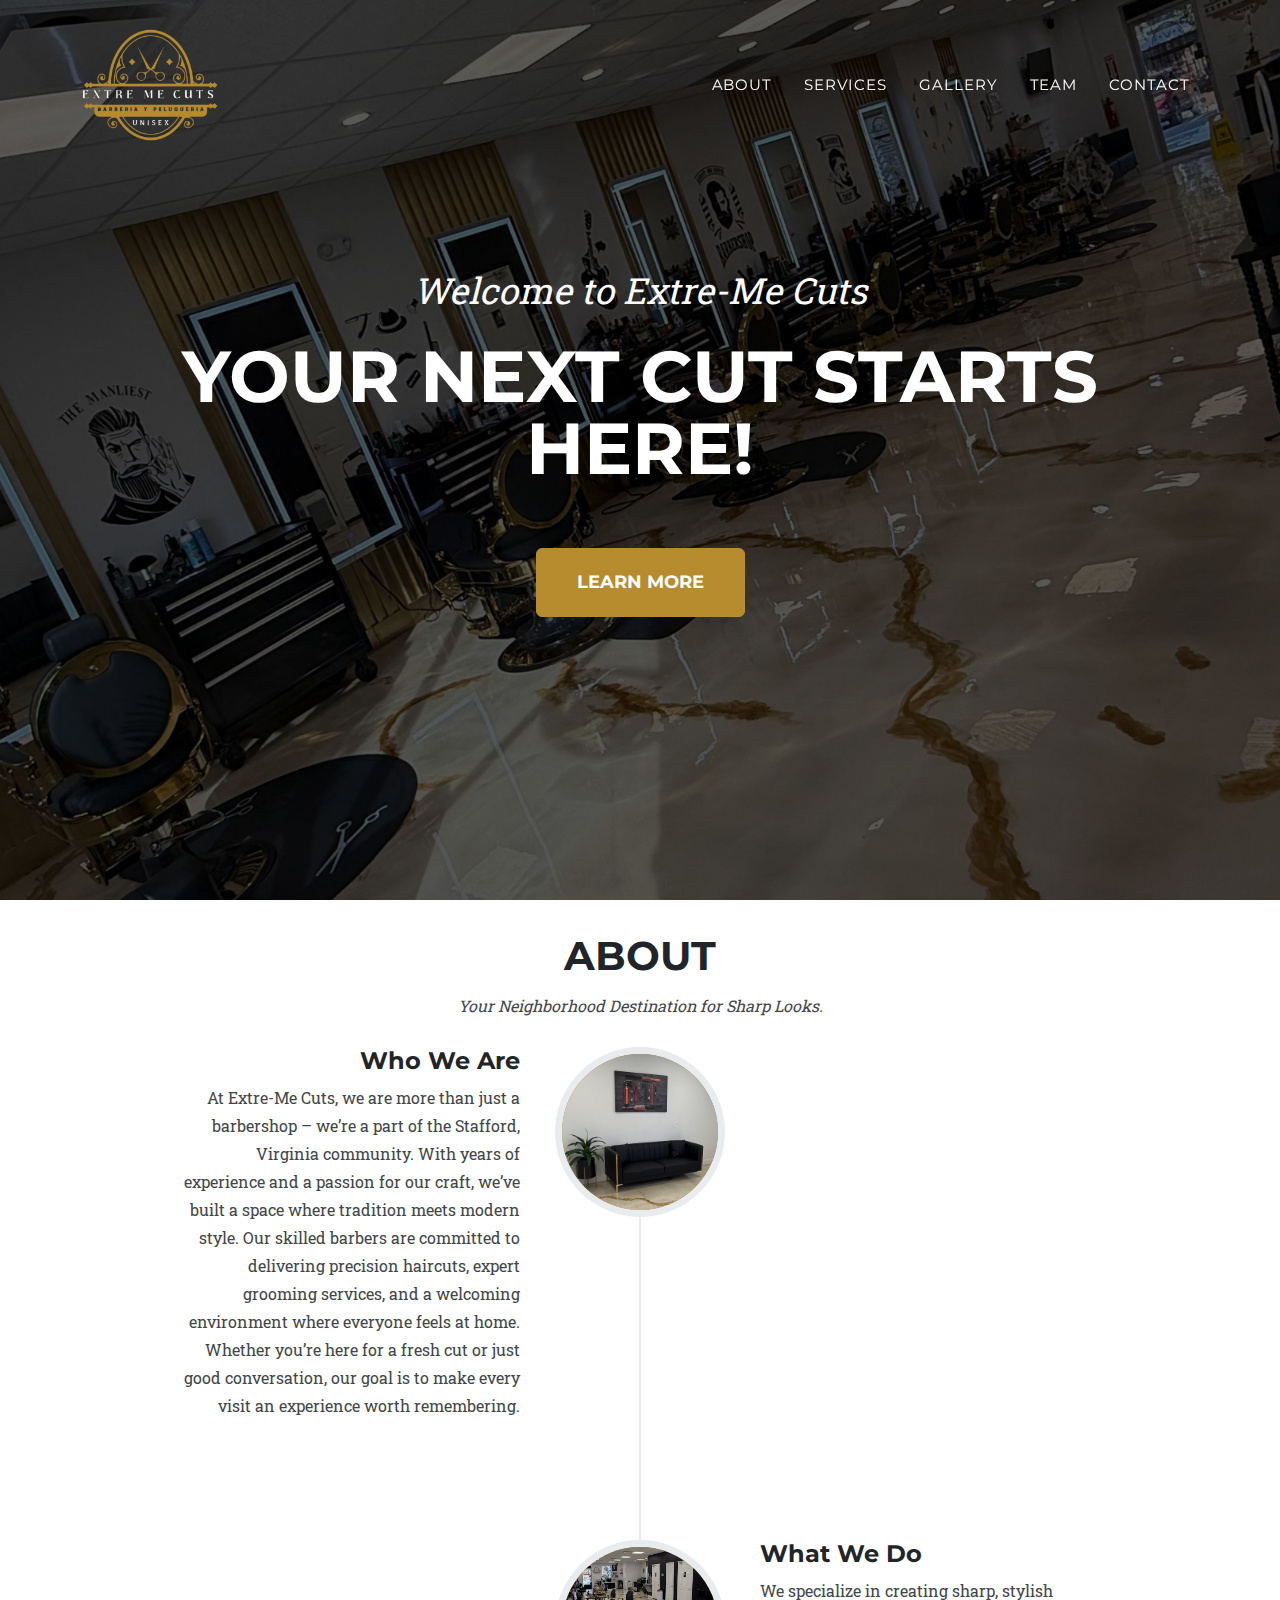
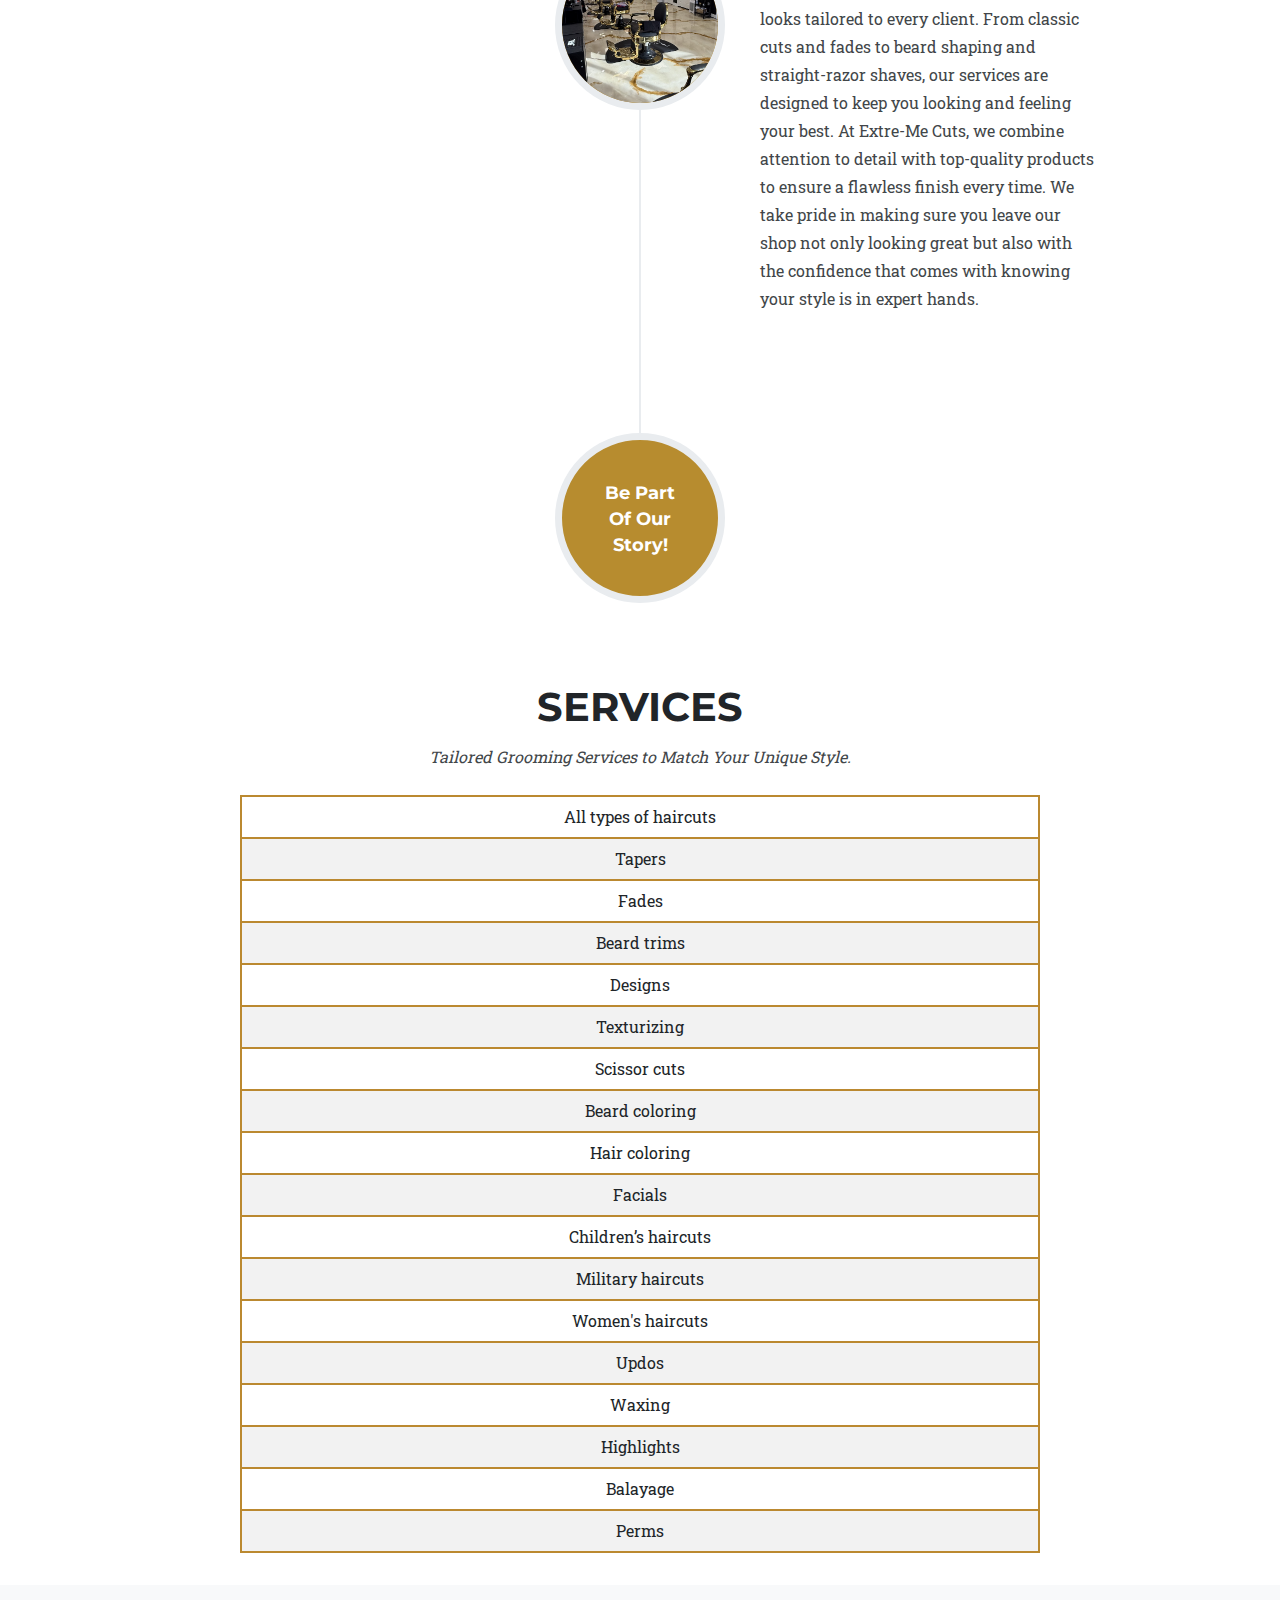
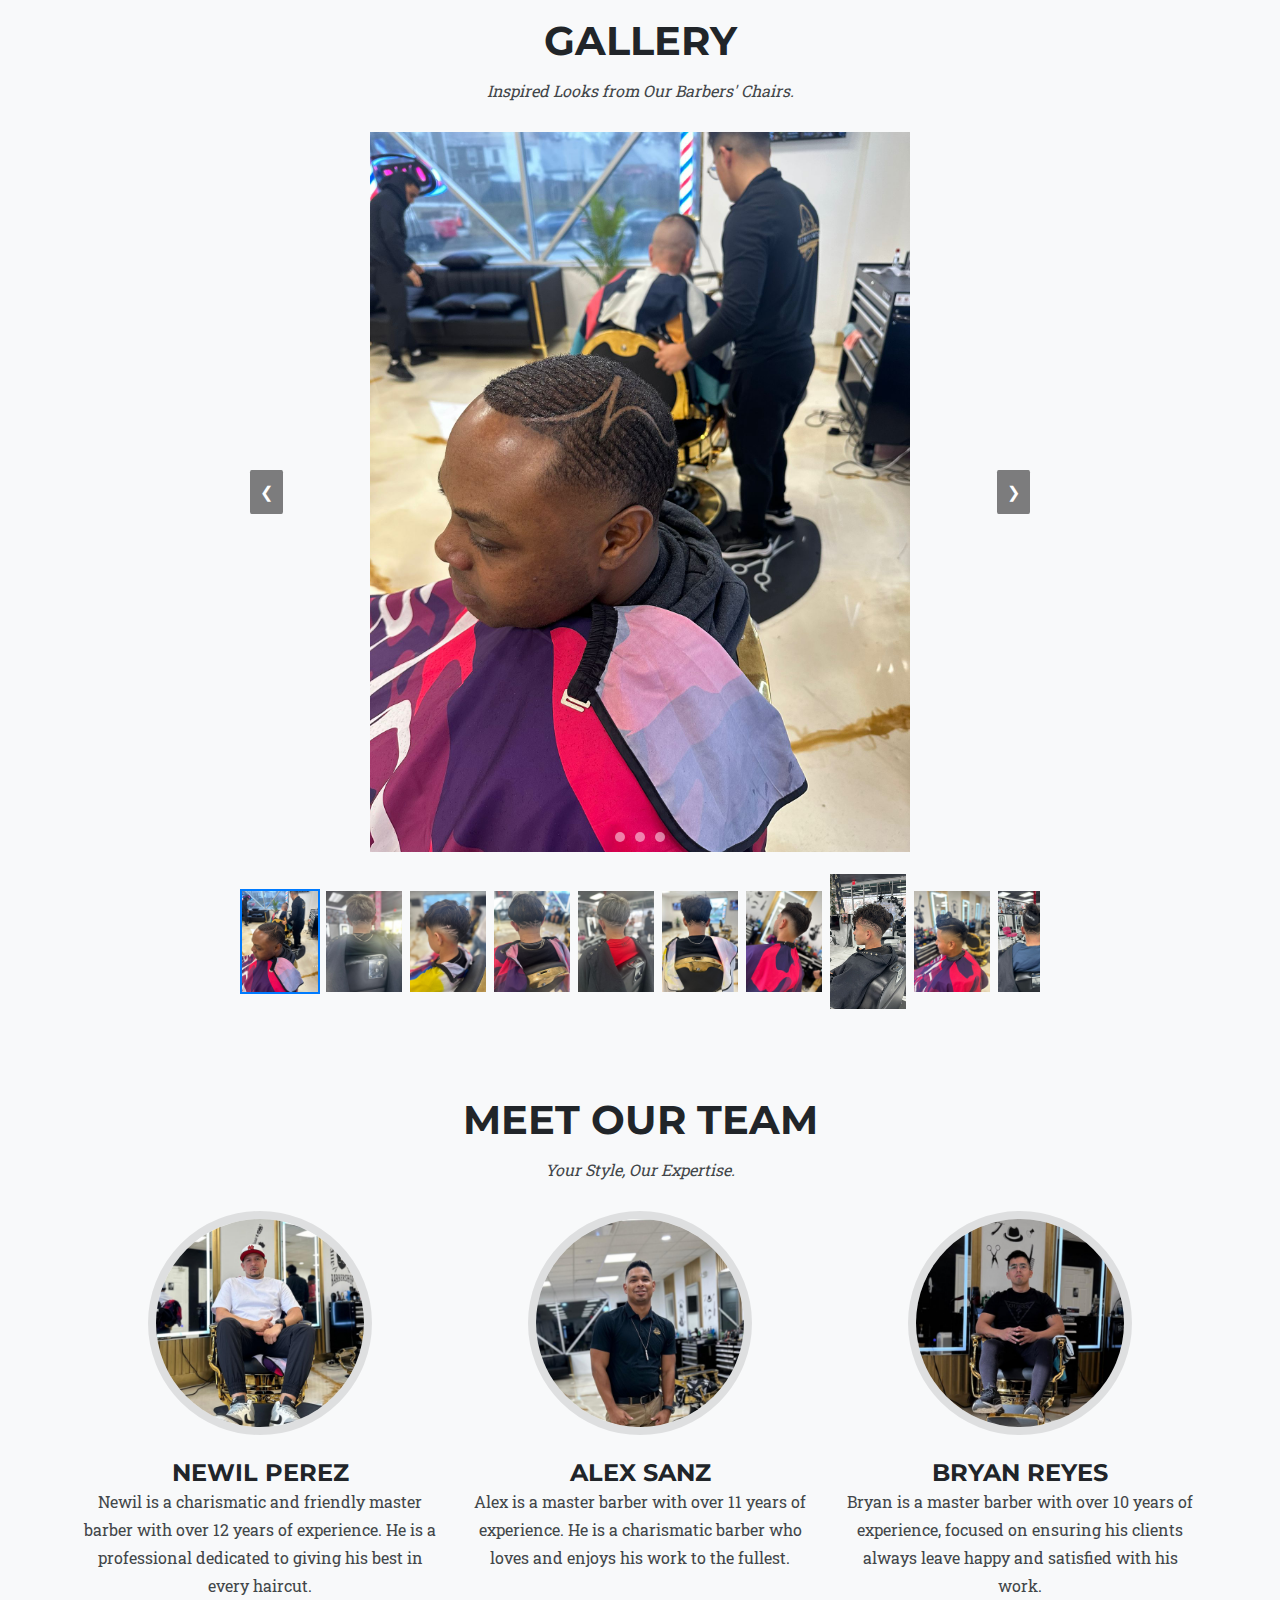
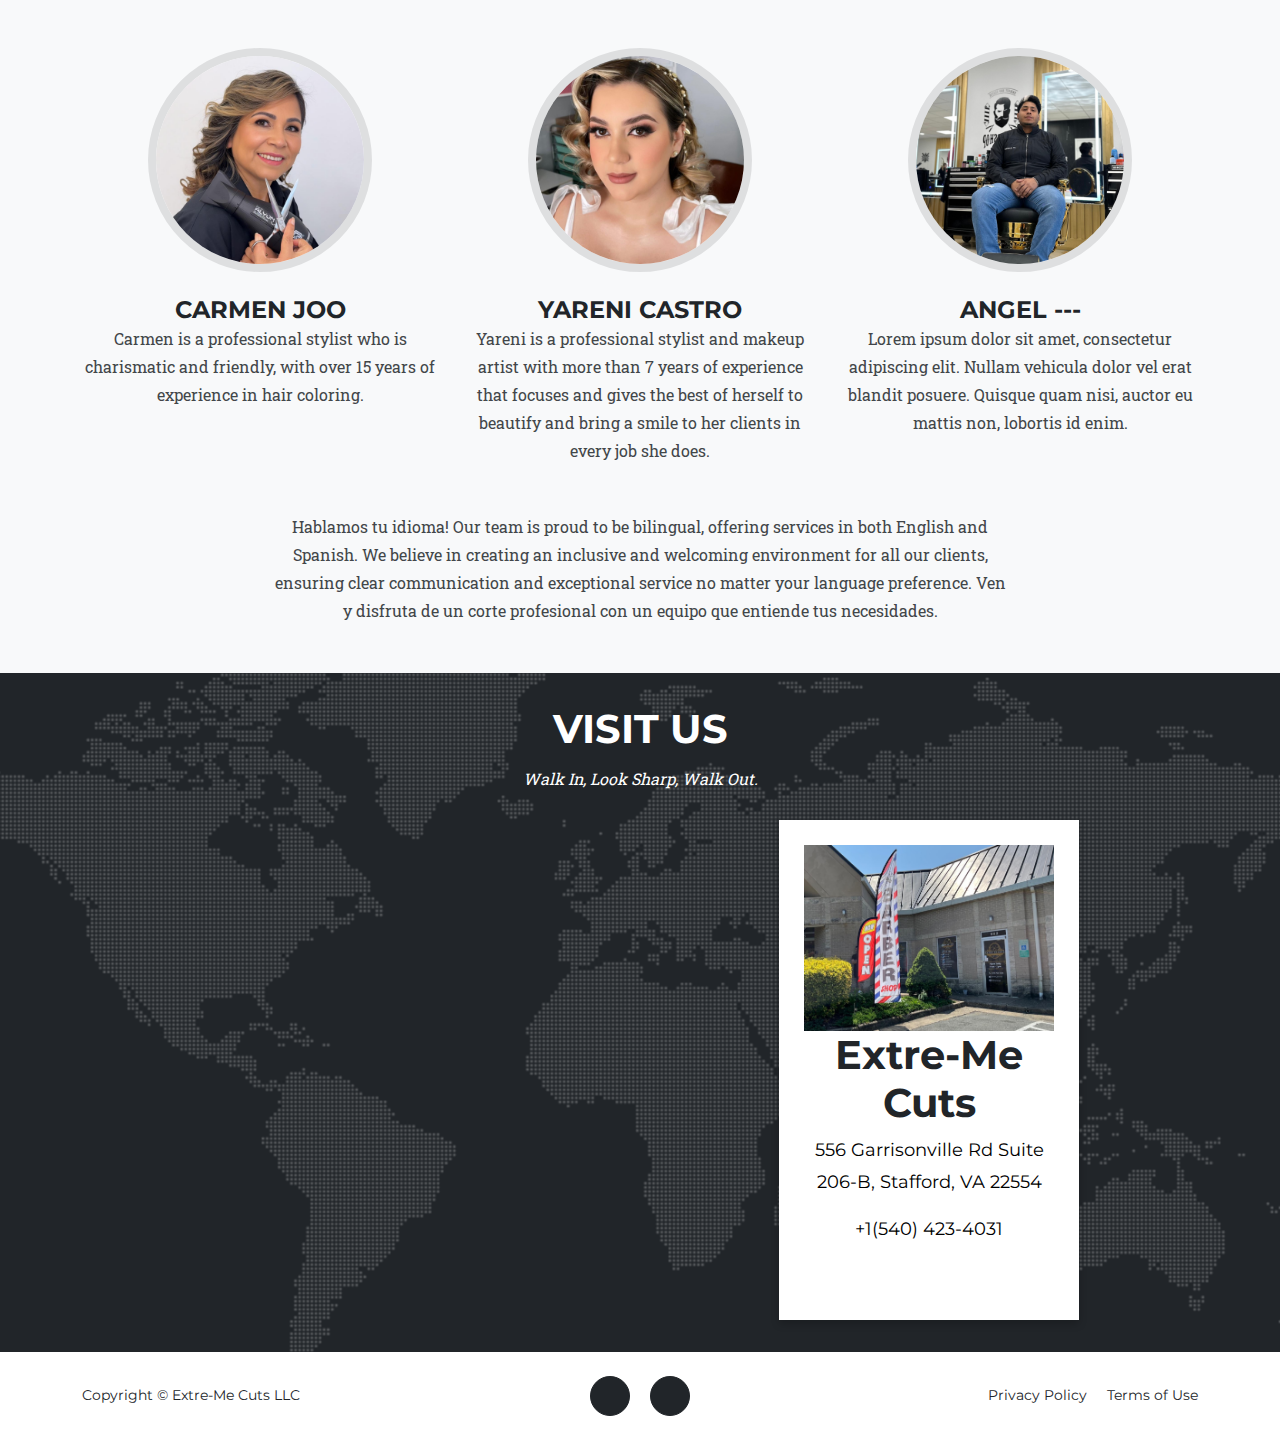
==== index.html @ 92215906 "Initial commit" ====
<!DOCTYPE html>
<html lang="en">
    <head>
        <meta charset="utf-8" />
        <meta name="viewport" content="width=device-width, initial-scale=1, shrink-to-fit=no" />
        <meta name="description" content="" />
        <meta name="author" content="" />
        <title>Extre-Me Cuts</title>
        <!-- Favicon-->
        <link rel="icon" type="image/x-icon" href="assets/favicon.ico" />
        <!-- Font Awesome icons (free version)-->
        <script src="https://use.fontawesome.com/releases/v6.3.0/js/all.js" crossorigin="anonymous"></script>
        <!-- Google fonts-->
        <link href="https://fonts.googleapis.com/css?family=Montserrat:400,700" rel="stylesheet" type="text/css" />
        <link href="https://fonts.googleapis.com/css?family=Roboto+Slab:400,100,300,700" rel="stylesheet" type="text/css" />
        <!-- Core theme CSS (includes Bootstrap)-->
        <link href="css/styles.css" rel="stylesheet" />
    </head>
    <body id="page-top">
        <!-- Navigation-->
        <nav class="navbar navbar-expand-lg navbar-dark fixed-top" id="mainNav">
            <div class="container">
                <a class="navbar-brand" href="#page-top"><img src="assets/img/misc/logo.png" alt="Extreme Cuts Logo" /></a>
                <button class="navbar-toggler" type="button" data-bs-toggle="collapse" data-bs-target="#navbarResponsive" aria-controls="navbarResponsive" aria-expanded="false" aria-label="Toggle navigation">
                    Menu
                    <i class="fas fa-bars ms-1"></i>
                </button>
                <div class="collapse navbar-collapse" id="navbarResponsive">
                    <ul class="navbar-nav text-uppercase ms-auto py-4 py-lg-0">
                        <li class="nav-item"><a class="nav-link" href="#about">About</a></li>
                        <li class="nav-item"><a class="nav-link" href="#services">Services</a></li>
                        <li class="nav-item"><a class="nav-link" href="#portfolio">Gallery</a></li>
                        <li class="nav-item"><a class="nav-link" href="#team">Team</a></li>
                        <li class="nav-item"><a class="nav-link" href="#contact">Contact</a></li>
                    </ul>
                </div>
            </div>
        </nav>
        <!-- Masthead-->
        <header class="masthead">
            <div class="container">
                <div class="masthead-subheading">Welcome to Extre-Me Cuts</div>
                <div class="masthead-heading text-uppercase">Your Next Cut Starts Here!</div>
                <a class="btn btn-primary btn-xl text-uppercase" href="#about">Learn More</a>
            </div>
        </header>
        <!-- About-->
        <section class="page-section" id="about">
            <div class="container">
                <div class="text-center">
                    <h2 class="section-heading text-uppercase">About</h2>
                    <h3 class="section-subheading text-muted">Your Neighborhood Destination for Sharp Looks.</h3>
                </div>
                <ul class="timeline">
                    <li>
                        <div class="timeline-image"><img class="rounded-circle img-fluid" src="assets/img/about/IMG_4296.jpg" alt="..." /></div>
                        <div class="timeline-panel">
                            <div class="timeline-heading">
                                <h4 class="subheading">Who We Are</h4>
                            </div>
                            <div class="timeline-body"><p class="text-muted">At Extre-Me Cuts, we are more than just a barbershop – we’re a part of the Stafford, Virginia community. With years of experience and a passion for our craft, we’ve built a space where tradition meets modern style. Our skilled barbers are committed to delivering precision haircuts, expert grooming services, and a welcoming environment where everyone feels at home. Whether you’re here for a fresh cut or just good conversation, our goal is to make every visit an experience worth remembering.</p></div>
                        </div>
                    </li>
                    <li class="timeline-inverted">
                        <div class="timeline-image"><img class="rounded-circle img-fluid" src="assets/img/about/IMG_4295.jpg" alt="..." /></div>
                        <div class="timeline-panel">
                            <div class="timeline-heading">
                                <h4 class="subheading">What We Do</h4>
                            </div>
                            <div class="timeline-body"><p class="text-muted">We specialize in creating sharp, stylish looks tailored to every client. From classic cuts and fades to beard shaping and straight-razor shaves, our services are designed to keep you looking and feeling your best. At Extre-Me Cuts, we combine attention to detail with top-quality products to ensure a flawless finish every time. We take pride in making sure you leave our shop not only looking great but also with the confidence that comes with knowing your style is in expert hands.</p></div>
                        </div>
                    </li>
                    <li class="timeline-inverted">
                        <div class="timeline-image">
                            <h4>
                                Be Part
                                <br />
                                Of Our
                                <br />
                                Story!
                            </h4>
                        </div>
                    </li>
                </ul>
            </div>
        </section>
        <!-- Services-->
        <section class="page-section" id="services">
            <div class="container table_container">
            <div class="row">
                <div class="col-lg-12 text-center">
                    <h2 class="section-heading text-uppercase">Services</h2>
                    <h3 class="section-subheading text-muted" style="margin-bottom: 30px;">Tailored Grooming Services to Match Your Unique Style.</h3>
                </div>
            </div>

                <table  id="serviceTable">
                    <thead>
                      <tr>
                        
                      </tr>
                    </thead>
                    <tbody>
                      <tr><td>All types of haircuts</td></tr>
                      <tr><td>Tapers</td></tr>
                      <tr><td>Fades</td></tr>
                      <tr><td>Beard trims</td></tr>
                      <tr><td>Designs</td></tr>
                      <tr><td>Texturizing</td></tr>
                      <tr><td>Scissor cuts</td></tr>
                      <tr><td>Beard coloring</td></tr>
                      <tr><td>Hair coloring</td></tr>
                      <tr><td>Facials</td></tr>
                      <tr><td>Children’s haircuts</td></tr>
                      <tr><td>Military haircuts</td></tr>
                      <tr><td>Women's haircuts</td></tr>
                      <tr><td>Updos</td></tr>
                      <tr><td>Waxing</td></tr>
                      <tr><td>Highlights</td></tr>
                      <tr><td>Balayage</td></tr>
                      <tr><td>Perms</td></tr>
                    </tbody>
                  </table>

                
            </div>
        </section>
        <!-- Portfolio Grid-->
        <section class="page-section bg-light" id="portfolio">
            <div class="container">
                <div class="text-center">
                    <h2 class="section-heading text-uppercase">Gallery</h2>
                    <h3 class="section-subheading text-muted">Inspired Looks from Our Barbers' Chairs.</h3>
                </div>
                <div class="slides-thumb-nav">
                <!-- Slides -->
                <div class="slideshow-container">
                    <div class="slideshow">
                        <div class="slide" style="background-image: url('assets/img/Slides/1.jpg');"></div>
                        <div class="slide" style="background-image: url('assets/img/Slides/2.jpg');"></div>
                        <div class="slide" style="background-image: url('assets/img/Slides/3.jpg');"></div>
                        <div class="slide" style="background-image: url('assets/img/Slides/4.jpg');"></div>
                        <div class="slide" style="background-image: url('assets/img/Slides/5.jpg');"></div>
                        <div class="slide" style="background-image: url('assets/img/Slides/6.jpg');"></div>
                        <div class="slide" style="background-image: url('assets/img/Slides/7.jpg');"></div>
                        <div class="slide" style="background-image: url('assets/img/Slides/8.jpg');"></div>
                        <div class="slide" style="background-image: url('assets/img/Slides/9.jpg');"></div>
                        <div class="slide" style="background-image: url('assets/img/Slides/10.jpg');"></div>
                        <div class="slide" style="background-image: url('assets/img/Slides/11.jpg');"></div>
                        <div class="slide" style="background-image: url('assets/img/Slides/12.jpg');"></div>
                        <div class="slide" style="background-image: url('assets/img/Slides/13.jpg');"></div>
                        <div class="slide" style="background-image: url('assets/img/Slides/14.jpg');"></div>
                        <div class="slide" style="background-image: url('assets/img/Slides/15.jpg');"></div>
                        <div class="slide" style="background-image: url('assets/img/Slides/16.jpg');"></div>
                        <div class="slide" style="background-image: url('assets/img/Slides/17.jpg');"></div>
                        <div class="slide" style="background-image: url('assets/img/Slides/18.jpg');"></div>
                        <div class="slide" style="background-image: url('assets/img/Slides/19.jpg');"></div>
                        <div class="slide" style="background-image: url('assets/img/Slides/20.jpg');"></div>
                        <div class="slide" style="background-image: url('assets/img/Slides/21.jpg');"></div>
                        <div class="slide" style="background-image: url('assets/img/Slides/22.jpg');"></div>
                        <div class="slide" style="background-image: url('assets/img/Slides/23.jpg');"></div>
                        <div class="slide" style="background-image: url('assets/img/Slides/24.jpg');"></div>
                        <div class="slide" style="background-image: url('assets/img/Slides/25.jpg');"></div>
                        <div class="slide" style="background-image: url('assets/img/Slides/26.jpg');"></div>
                        <div class="slide" style="background-image: url('assets/img/Slides/27.jpg');"></div>
                        <div class="slide" style="background-image: url('assets/img/Slides/28.jpg');"></div>
                        <div class="slide" style="background-image: url('assets/img/Slides/29.jpg');"></div>
                        <div class="slide" style="background-image: url('assets/img/Slides/30.jpg');"></div>
                        <div class="slide" style="background-image: url('assets/img/Slides/31.jpg');"></div>
                        <div class="slide" style="background-image: url('assets/img/Slides/32.jpg');"></div>
                        <div class="slide" style="background-image: url('assets/img/Slides/33.jpg');"></div>
                        <div class="slide" style="background-image: url('assets/img/Slides/34.jpg');"></div>
                        <div class="slide" style="background-image: url('assets/img/Slides/35.jpg');"></div>
                        <div class="slide" style="background-image: url('assets/img/Slides/36.jpg');"></div>
                        <div class="slide" style="background-image: url('assets/img/Slides/37.jpg');"></div>
                        <div class="slide" style="background-image: url('assets/img/Slides/38.jpg');"></div>
                        <div class="slide" style="background-image: url('assets/img/Slides/39.jpg');"></div>
                        <div class="slide" style="background-image: url('assets/img/Slides/40.jpg');"></div>
                        <div class="slide" style="background-image: url('assets/img/Slides/41.jpg');"></div>
                        <div class="slide" style="background-image: url('assets/img/Slides/42.jpg');"></div>
                        <div class="slide" style="background-image: url('assets/img/Slides/43.jpg');"></div>
                        <div class="slide" style="background-image: url('assets/img/Slides/44.jpg');"></div>
                        <div class="slide" style="background-image: url('assets/img/Slides/45.jpg');"></div>
                        <div class="slide" style="background-image: url('assets/img/Slides/46.jpg');"></div>
                        <div class="slide" style="background-image: url('assets/img/Slides/47.jpg');"></div>
                        <div class="slide" style="background-image: url('assets/img/Slides/48.jpg');"></div>
                        <div class="slide" style="background-image: url('assets/img/Slides/49.jpg');"></div>
                    </div>
                    <button id="slide_button" class="prev" onclick="moveSlide(-1)">&#10094;</button>
                    <button id="slide_button" class="next" onclick="moveSlide(1)">&#10095;</button>
                    <div class="dots">
                        <span class="dot" onclick="moveSlide(-1)"></span>
                        <span class="dot" onclick="moveSlide(0)"></span>
                        <span class="dot" onclick="moveSlide(1)"></span>
                    </div>
                </div>
                <!-- End Slides -->
                <!-- Thumbnail nav -->
                <div class="thumbnail-navigation-container">
                <div class="thumbnail-navigation">
                    <img class="thumbnail" src="assets/img/Slides/1.jpg" onclick="currentSlide(0)" alt="Thumbnail 1">
                    <img class="thumbnail" src="assets/img/Slides/2.jpg" onclick="currentSlide(1)" alt="Thumbnail 2">
                    <img class="thumbnail" src="assets/img/Slides/3.jpg" onclick="currentSlide(2)" alt="Thumbnail 3">
                    <img class="thumbnail" src="assets/img/Slides/4.jpg" onclick="currentSlide(3)" alt="Thumbnail 4">
                    <img class="thumbnail" src="assets/img/Slides/5.jpg" onclick="currentSlide(4)" alt="Thumbnail 5">
                    <img class="thumbnail" src="assets/img/Slides/6.jpg" onclick="currentSlide(5)" alt="Thumbnail 6">
                    <img class="thumbnail" src="assets/img/Slides/7.jpg" onclick="currentSlide(6)" alt="Thumbnail 7">
                    <img class="thumbnail" src="assets/img/Slides/8.jpg" onclick="currentSlide(7)" alt="Thumbnail 8">
                    <img class="thumbnail" src="assets/img/Slides/9.jpg" onclick="currentSlide(8)" alt="Thumbnail 9">
                    <img class="thumbnail" src="assets/img/Slides/10.jpg" onclick="currentSlide(9)" alt="Thumbnail 10">
                    <img class="thumbnail" src="assets/img/Slides/11.jpg" onclick="currentSlide(10)" alt="Thumbnail 11">
                    <img class="thumbnail" src="assets/img/Slides/12.jpg" onclick="currentSlide(11)" alt="Thumbnail 12">
                    <img class="thumbnail" src="assets/img/Slides/13.jpg" onclick="currentSlide(12)" alt="Thumbnail 13">
                    <img class="thumbnail" src="assets/img/Slides/14.jpg" onclick="currentSlide(13)" alt="Thumbnail 14">
                    <img class="thumbnail" src="assets/img/Slides/15.jpg" onclick="currentSlide(14)" alt="Thumbnail 15">
                    <img class="thumbnail" src="assets/img/Slides/16.jpg" onclick="currentSlide(15)" alt="Thumbnail 16">
                    <img class="thumbnail" src="assets/img/Slides/17.jpg" onclick="currentSlide(16)" alt="Thumbnail 17">
                    <img class="thumbnail" src="assets/img/Slides/18.jpg" onclick="currentSlide(17)" alt="Thumbnail 18">
                    <img class="thumbnail" src="assets/img/Slides/19.jpg" onclick="currentSlide(18)" alt="Thumbnail 19">
                    <img class="thumbnail" src="assets/img/Slides/20.jpg" onclick="currentSlide(19)" alt="Thumbnail 20">
                    <img class="thumbnail" src="assets/img/Slides/21.jpg" onclick="currentSlide(20)" alt="Thumbnail 21">
                    <img class="thumbnail" src="assets/img/Slides/22.jpg" onclick="currentSlide(21)" alt="Thumbnail 22">
                    <img class="thumbnail" src="assets/img/Slides/23.jpg" onclick="currentSlide(22)" alt="Thumbnail 23">
                    <img class="thumbnail" src="assets/img/Slides/24.jpg" onclick="currentSlide(23)" alt="Thumbnail 24">
                    <img class="thumbnail" src="assets/img/Slides/25.jpg" onclick="currentSlide(24)" alt="Thumbnail 25">
                    <img class="thumbnail" src="assets/img/Slides/26.jpg" onclick="currentSlide(25)" alt="Thumbnail 26">
                    <img class="thumbnail" src="assets/img/Slides/27.jpg" onclick="currentSlide(26)" alt="Thumbnail 27">
                    <img class="thumbnail" src="assets/img/Slides/28.jpg" onclick="currentSlide(27)" alt="Thumbnail 28">
                    <img class="thumbnail" src="assets/img/Slides/29.jpg" onclick="currentSlide(28)" alt="Thumbnail 29">
                    <img class="thumbnail" src="assets/img/Slides/30.jpg" onclick="currentSlide(29)" alt="Thumbnail 30">
                    <img class="thumbnail" src="assets/img/Slides/31.jpg" onclick="currentSlide(30)" alt="Thumbnail 31">
                    <img class="thumbnail" src="assets/img/Slides/32.jpg" onclick="currentSlide(31)" alt="Thumbnail 32">
                    <img class="thumbnail" src="assets/img/Slides/33.jpg" onclick="currentSlide(32)" alt="Thumbnail 33">
                    <img class="thumbnail" src="assets/img/Slides/34.jpg" onclick="currentSlide(33)" alt="Thumbnail 34">
                    <img class="thumbnail" src="assets/img/Slides/35.jpg" onclick="currentSlide(34)" alt="Thumbnail 35">
                    <img class="thumbnail" src="assets/img/Slides/36.jpg" onclick="currentSlide(35)" alt="Thumbnail 36">
                    <img class="thumbnail" src="assets/img/Slides/37.jpg" onclick="currentSlide(36)" alt="Thumbnail 37">
                    <img class="thumbnail" src="assets/img/Slides/38.jpg" onclick="currentSlide(37)" alt="Thumbnail 38">
                    <img class="thumbnail" src="assets/img/Slides/39.jpg" onclick="currentSlide(38)" alt="Thumbnail 39">
                    <img class="thumbnail" src="assets/img/Slides/40.jpg" onclick="currentSlide(39)" alt="Thumbnail 40">
                    <img class="thumbnail" src="assets/img/Slides/41.jpg" onclick="currentSlide(40)" alt="Thumbnail 41">
                    <img class="thumbnail" src="assets/img/Slides/42.jpg" onclick="currentSlide(41)" alt="Thumbnail 42">
                    <img class="thumbnail" src="assets/img/Slides/43.jpg" onclick="currentSlide(42)" alt="Thumbnail 43">
                    <img class="thumbnail" src="assets/img/Slides/44.jpg" onclick="currentSlide(43)" alt="Thumbnail 44">
                    <img class="thumbnail" src="assets/img/Slides/45.jpg" onclick="currentSlide(44)" alt="Thumbnail 45">
                    <img class="thumbnail" src="assets/img/Slides/46.jpg" onclick="currentSlide(45)" alt="Thumbnail 46">
                    <img class="thumbnail" src="assets/img/Slides/47.jpg" onclick="currentSlide(46)" alt="Thumbnail 47">
                    <img class="thumbnail" src="assets/img/Slides/48.jpg" onclick="currentSlide(47)" alt="Thumbnail 48">
                    <img class="thumbnail" src="assets/img/Slides/49.jp" onclick="currentSlide(48)" alt="Thumbnail 49">
                </div>
                </div>
                <!-- End Thumbnail nav -->
                </div>
                
        </section>
        <!-- Team-->
        <section class="page-section bg-light" id="team">
            <div class="container">
                <div class="text-center">
                    <h2 class="section-heading text-uppercase">Meet Our Team</h2>
                    <h3 class="section-subheading text-muted">Your Style, Our Expertise.</h3>
                </div>
                <div class="row">
                    <div class="col-lg-4">
                        <div class="team-member">
                            <img class="mx-auto rounded-circle" src="assets/img/team/T4.png" alt="..." />
                            <h4>NEWIL PEREZ</h4>
                            <p class="text-muted">Newil is a charismatic and friendly master barber with over 12 years of experience. He is a professional dedicated to giving his best in every haircut.</p>
                            
                        </div>
                    </div>
                    <div class="col-lg-4">
                        <div class="team-member">
                            <img class="mx-auto rounded-circle" src="assets/img/team/T2.png" alt="..." />
                            <h4>ALEX SANZ</h4>
                            <p class="text-muted">Alex is a master barber with over 11 years of experience. He is a charismatic barber who loves and enjoys his work to the fullest.</p>
                            
                        </div>
                    </div>
                    <div class="col-lg-4">
                        <div class="team-member">
                            <img class="mx-auto rounded-circle" src="assets/img/team/T3.png" alt="..." />
                            <h4>BRYAN REYES</h4>
                            <p class="text-muted">Bryan is a master barber with over 10 years of experience, focused on ensuring his clients always leave happy and satisfied with his work.</p>
                            
                        </div>
                    </div>
                </div>
<!----- Team Row 2 -->
                <div class="row">
                    <div class="col-lg-4">
                        <div class="team-member">
                            <img class="mx-auto rounded-circle" src="assets/img/team/T5.png" alt="..." />
                            <h4>CARMEN JOO</h4>
                            <p class="text-muted">Carmen is a professional stylist who is charismatic and friendly, with over 15 years of experience in hair coloring.</p>
                            
                        </div>
                    </div>
                    <div class="col-lg-4">
                        <div class="team-member">
                            <img class="mx-auto rounded-circle" src="assets/img/team/T6.png" alt="..." />
                            <h4>YARENI CASTRO</h4>
                            <p class="text-muted">Yareni is a professional stylist and makeup artist with more than 7 years of experience that focuses and gives the best of herself to beautify and bring a smile to her clients in every job she does.</p>
                            
                        </div>
                    </div>
                    <div class="col-lg-4">
                        <div class="team-member">
                            <img class="mx-auto rounded-circle" src="assets/img/team/T1.png" alt="..." />
                            <h4>ANGEL ---</h4>
                            <p class="text-muted">Lorem ipsum dolor sit amet, consectetur adipiscing elit. Nullam vehicula dolor vel erat blandit posuere. Quisque quam nisi, auctor eu mattis non, lobortis id enim.</p>
                            
                        </div>
                    </div>
                </div>
                <div class="row">
                    <div class="col-lg-8 mx-auto text-center"><p class="large text-muted">Hablamos tu idioma! Our team is proud to be bilingual, offering services in both English and Spanish. We believe in creating an inclusive and welcoming environment for all our clients, ensuring clear communication and exceptional service no matter your language preference. Ven y disfruta de un corte profesional con un equipo que entiende tus necesidades.</p></div>
                </div>
            </div>
        </section>
        
        <!-- Contact-->
        <section class="page-section" id="contact">
            <div class="container">
                <div class="text-center">
                    <h2 class="section-heading text-uppercase">Visit Us</h2>
                    <h3 class="section-subheading text-muted" style="color: white;">Walk In, Look Sharp, Walk Out.</h3>
                    <div>
                <div class="mapContainer">
                            <iframe src="https://www.google.com/maps/embed?pb=!1m18!1m12!1m3!1d3847.5477033840443!2d-77.44018145897452!3d38.474013671934784!2m3!1f0!2f0!3f0!3m2!1i1024!2i768!4f13.1!3m3!1m2!1s0x89b6ef005b75e223%3A0x2b607216ee91bc02!2sExtreme%20Cuts%20Llc!5e1!3m2!1sen!2sus!4v1736375444288!5m2!1sen!2sus" style="border:0;" allowfullscreen="" loading="lazy" referrerpolicy="no-referrer-when-downgrade"></iframe>
                        
                        <div class="contact-card" >
                          <img src="assets/img/misc/exterior.png" alt="Building Exterior" style="width:100%">
                          <h1>Extre-Me Cuts</h1>
                          <p class="title"> 556 Garrisonville Rd Suite 206-B, Stafford, VA 22554</p>
                          <p class="title">+1(540) 423-4031</p>  
                        </div>
                    </div>
        </section>
        <!-- Footer-->
        <footer class="footer py-4">
            <div class="container">
                <div class="row align-items-center">
                    <div class="col-lg-4 text-lg-start">Copyright &copy; Extre-Me Cuts LLC</div>
                    <div class="col-lg-4 my-3 my-lg-0">
                        <a class="btn btn-dark btn-social mx-2" href="https://www.instagram.com/extre_mecuts/" aria-label="Twitter"><i class="fa-brands fa-instagram"></i></a>
                        <a class="btn btn-dark btn-social mx-2" href="https://m.facebook.com/61558356207171/" aria-label="Facebook"><i class="fab fa-facebook-f"></i></a>
                    </div>
                    <div class="col-lg-4 text-lg-end">
                        <a class="link-dark text-decoration-none me-3" href="#!">Privacy Policy</a>
                        <a class="link-dark text-decoration-none" href="#!">Terms of Use</a>
                    </div>
                </div>
            </div>
        </footer>
        
        
        <!-- Bootstrap core JS-->
        <script src="https://cdn.jsdelivr.net/npm/bootstrap@5.2.3/dist/js/bootstrap.bundle.min.js"></script>
        <!-- Core theme JS-->
        <script src="js/scripts.js"></script>
        <!-- * * * * * * * * * * * * * * * * * * * * * * * * * * * * * * * * * * * * * * * *-->
        <!-- * *                               SB Forms JS                               * *-->
        <!-- * * Activate your form at https://startbootstrap.com/solution/contact-forms * *-->
        <!-- * * * * * * * * * * * * * * * * * * * * * * * * * * * * * * * * * * * * * * * *-->
        <script src="https://cdn.startbootstrap.com/sb-forms-latest.js"></script>
    </body>
</html>
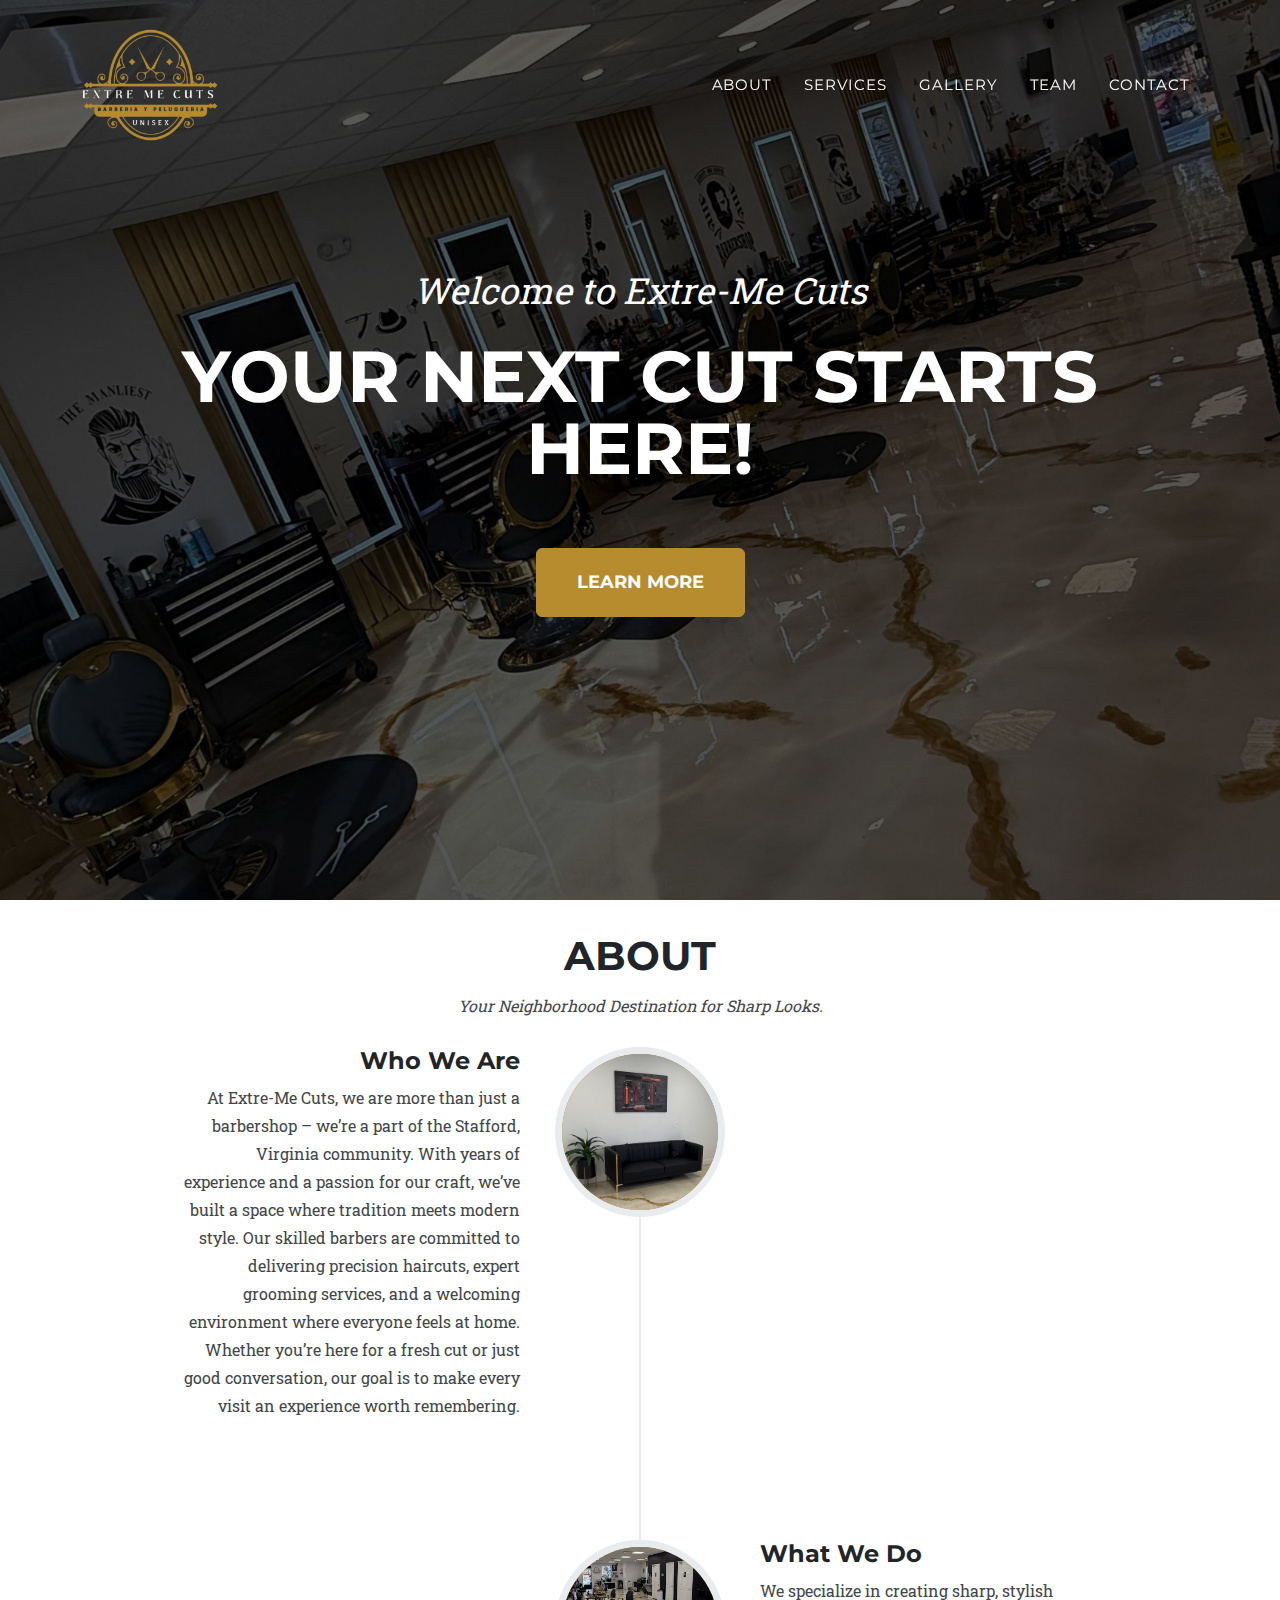
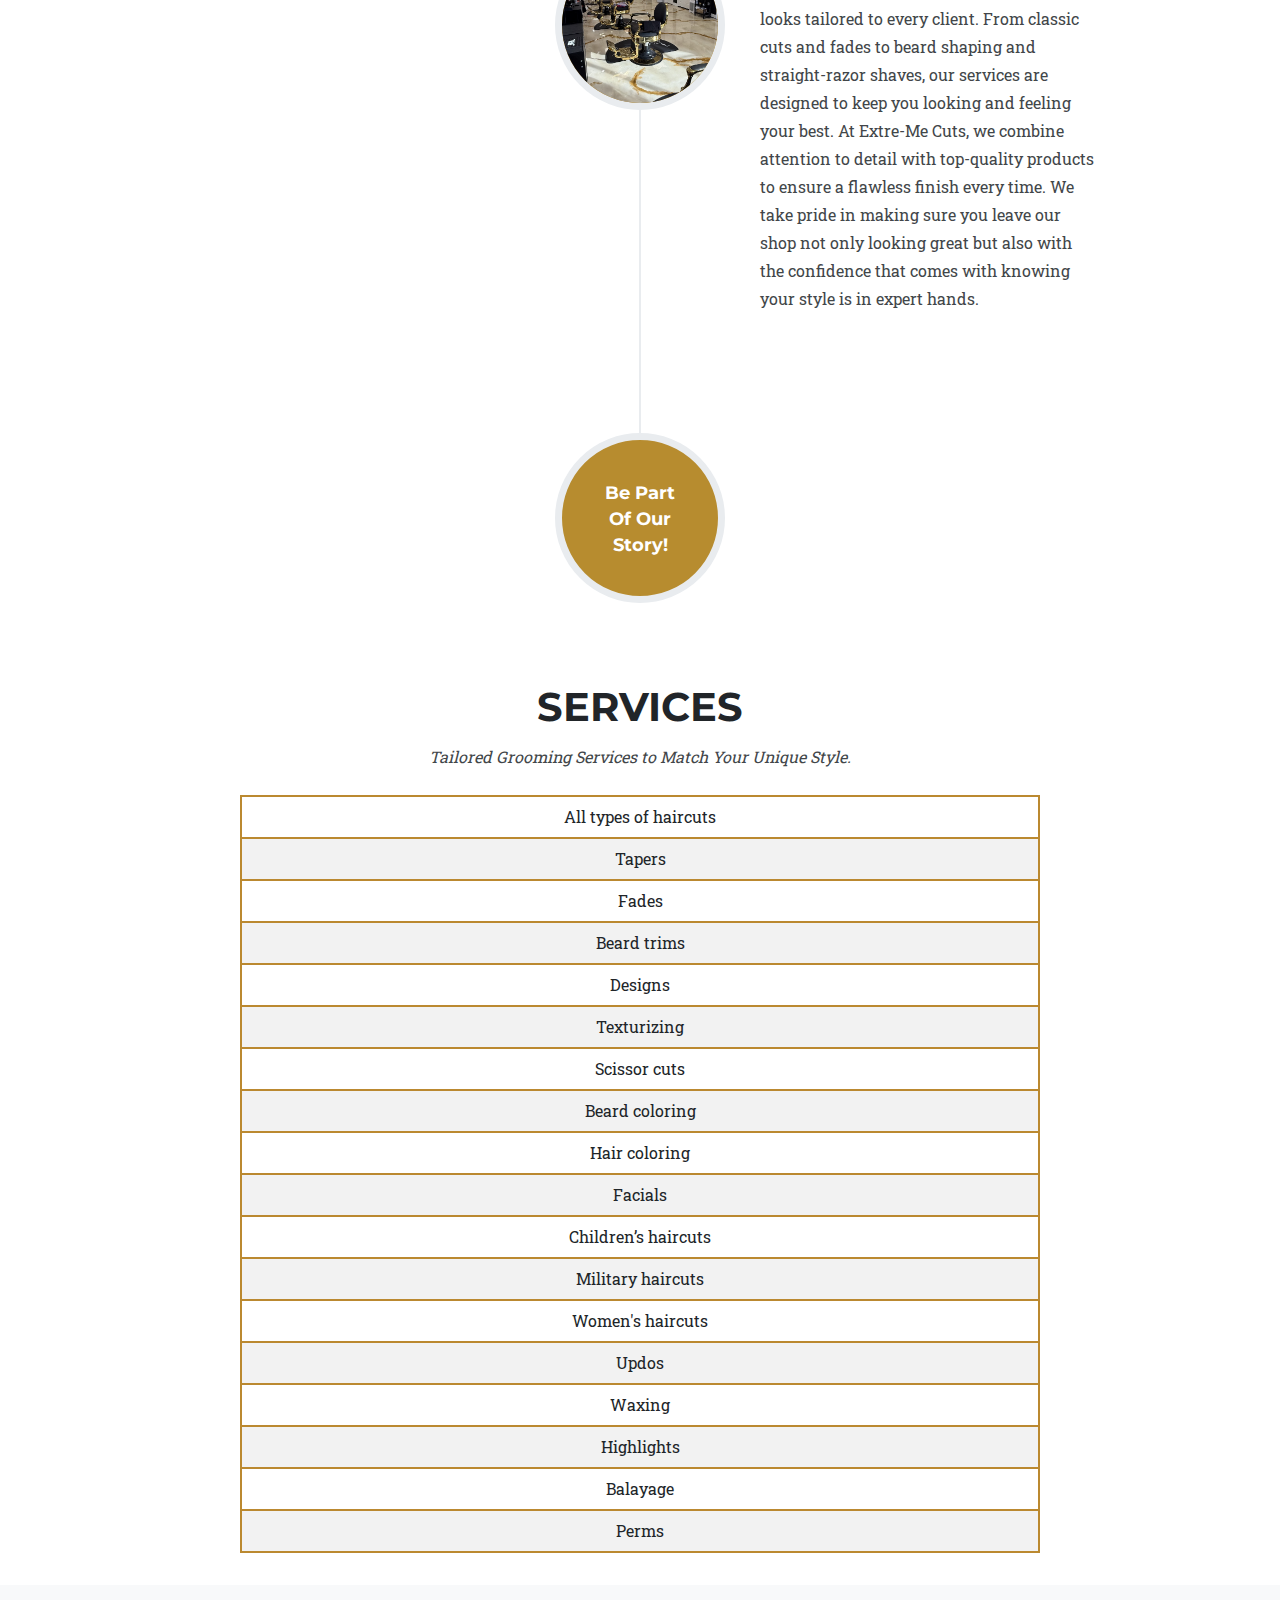
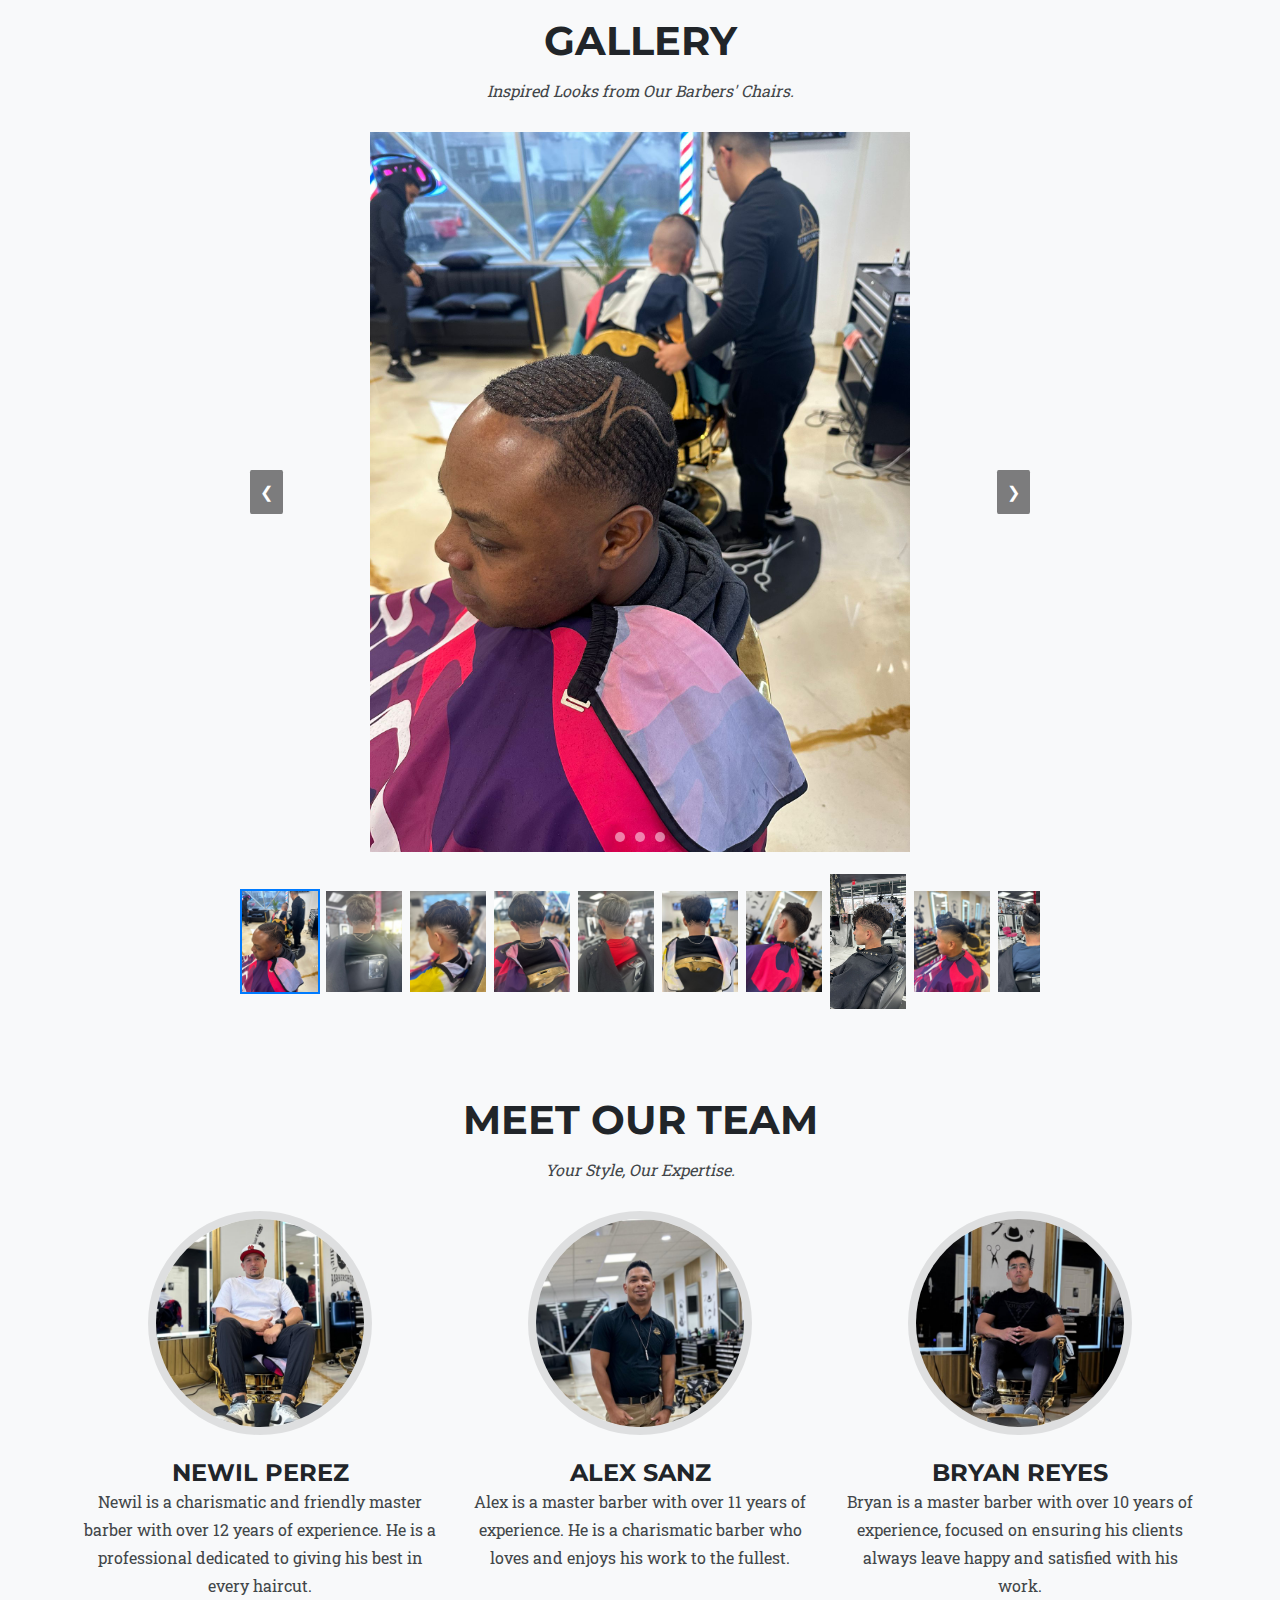
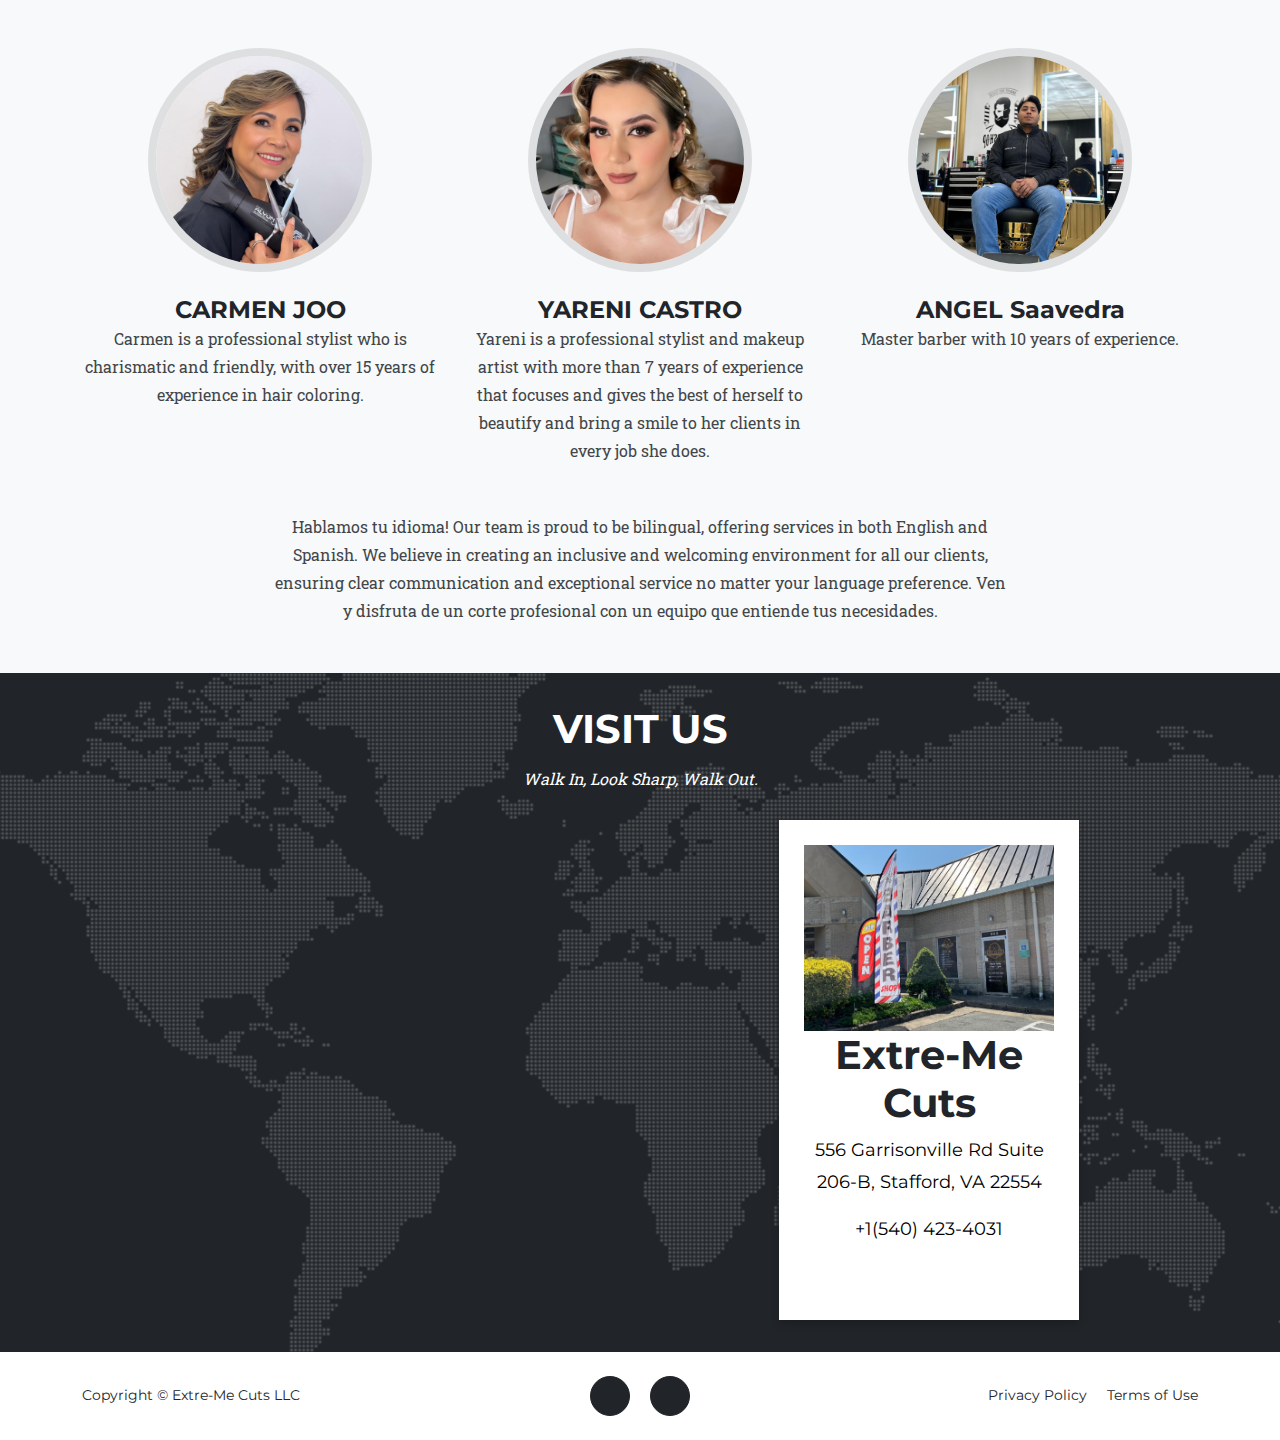
==== commit b1cf607c: "Update index.html" ====
--- a/index.html
+++ b/index.html
@@ -307,8 +307,8 @@
                     <div class="col-lg-4">
                         <div class="team-member">
                             <img class="mx-auto rounded-circle" src="assets/img/team/T1.png" alt="..." />
-                            <h4>ANGEL ---</h4>
-                            <p class="text-muted">Lorem ipsum dolor sit amet, consectetur adipiscing elit. Nullam vehicula dolor vel erat blandit posuere. Quisque quam nisi, auctor eu mattis non, lobortis id enim.</p>
+                            <h4>ANGEL Saavedra</h4>
+                            <p class="text-muted">Master barber with 10 years of experience.</p>
                             
                         </div>
                     </div>
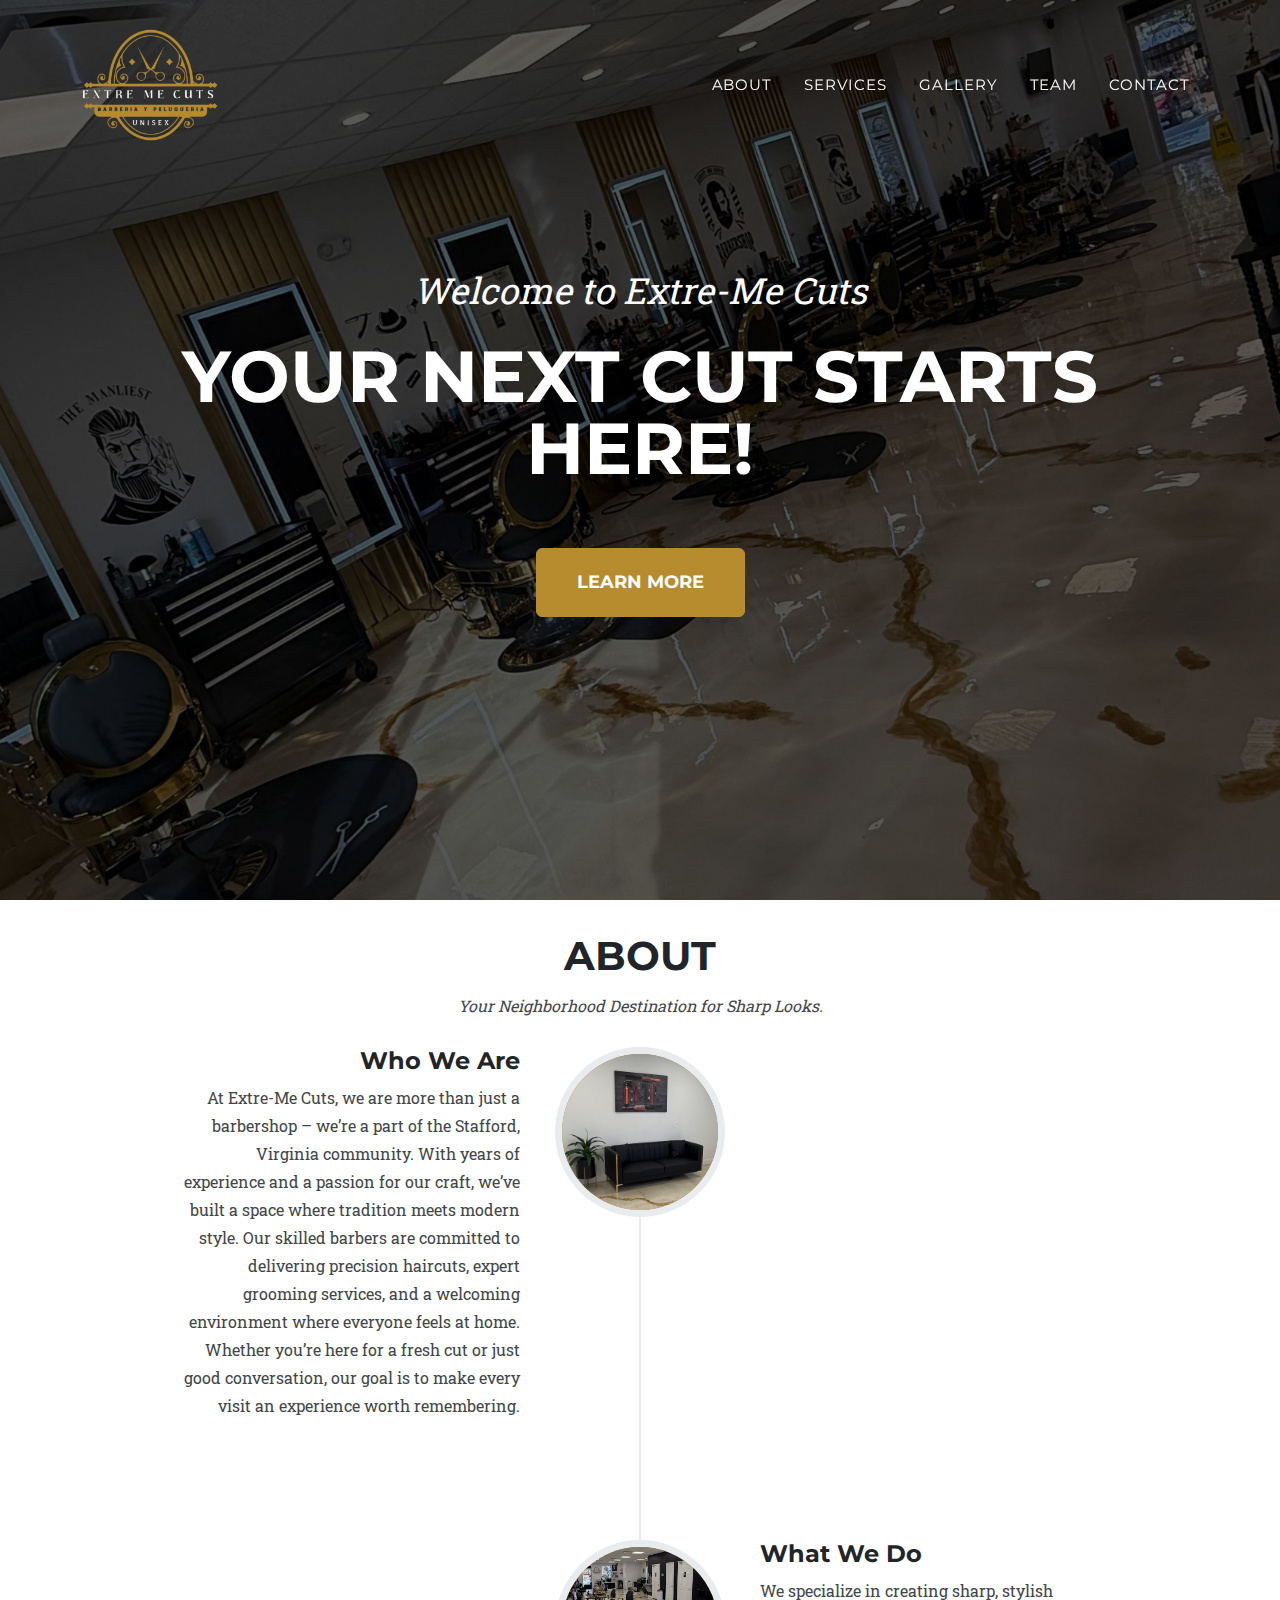
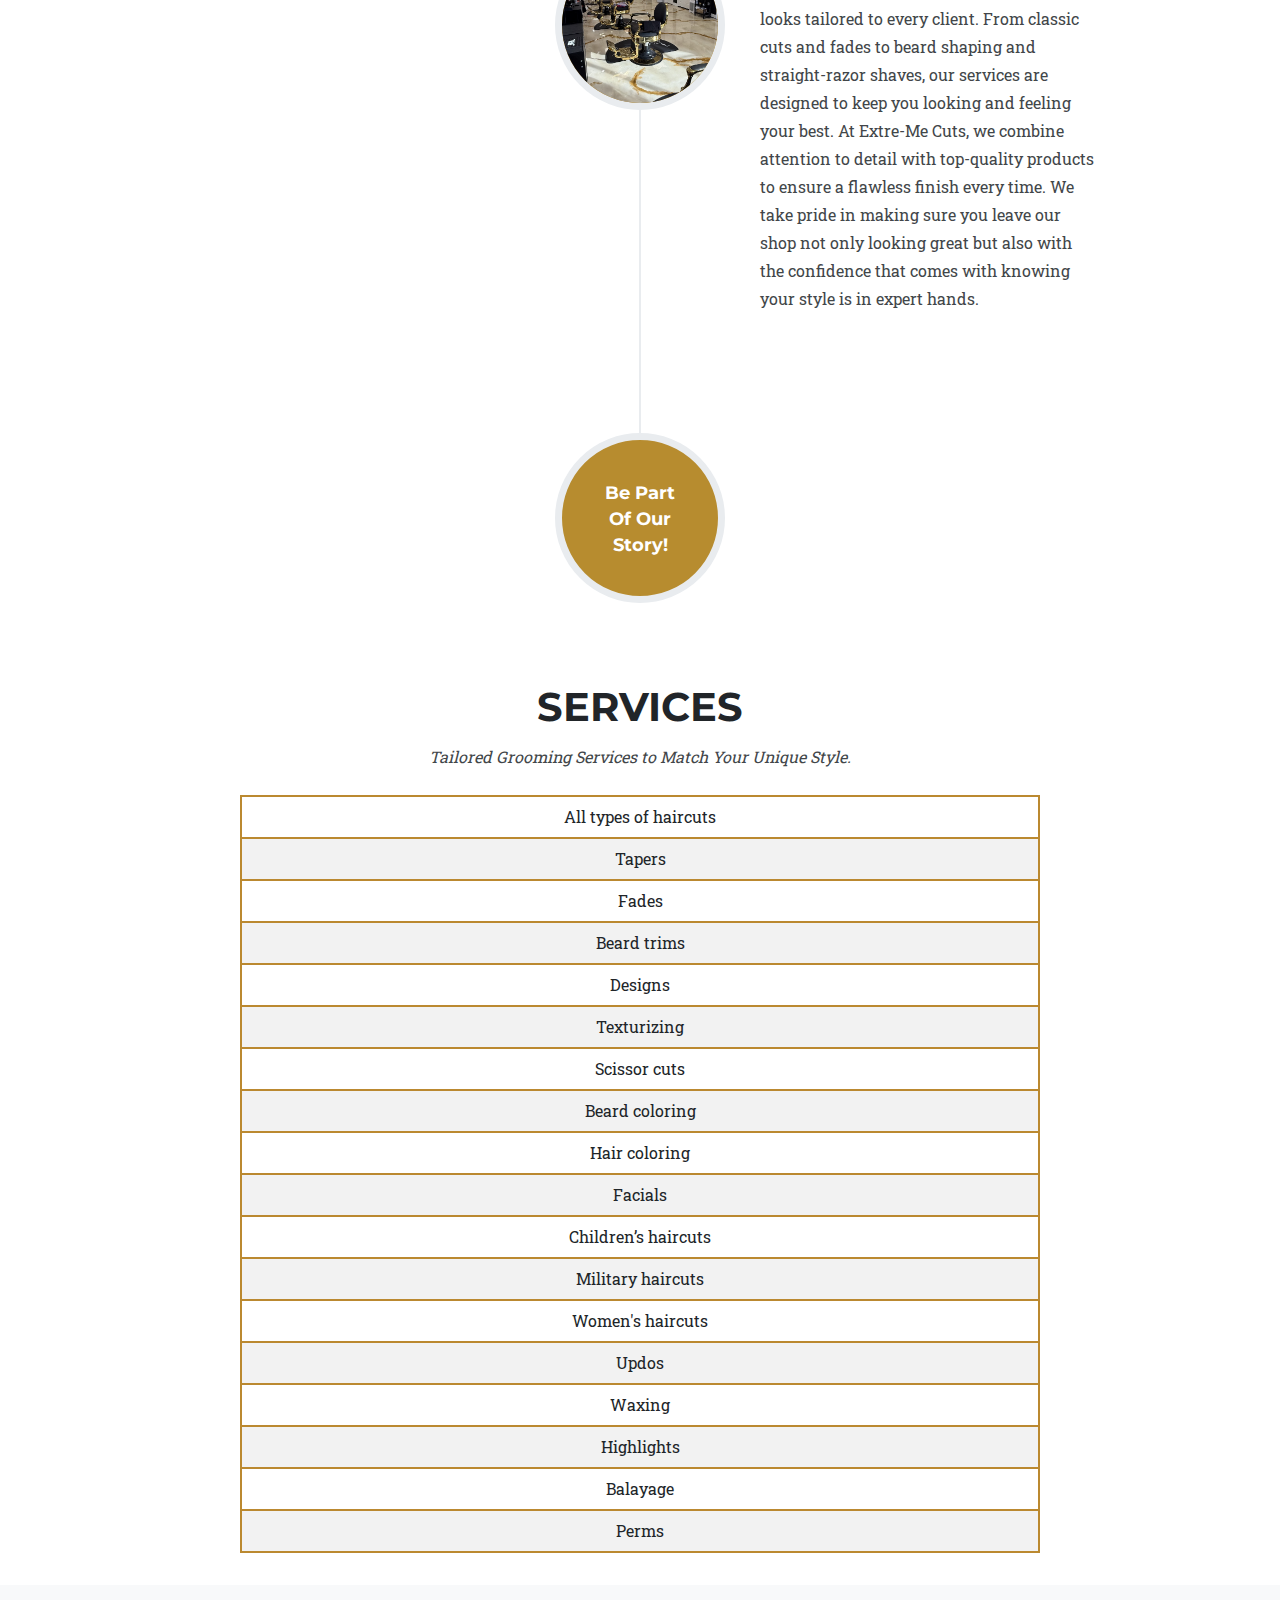
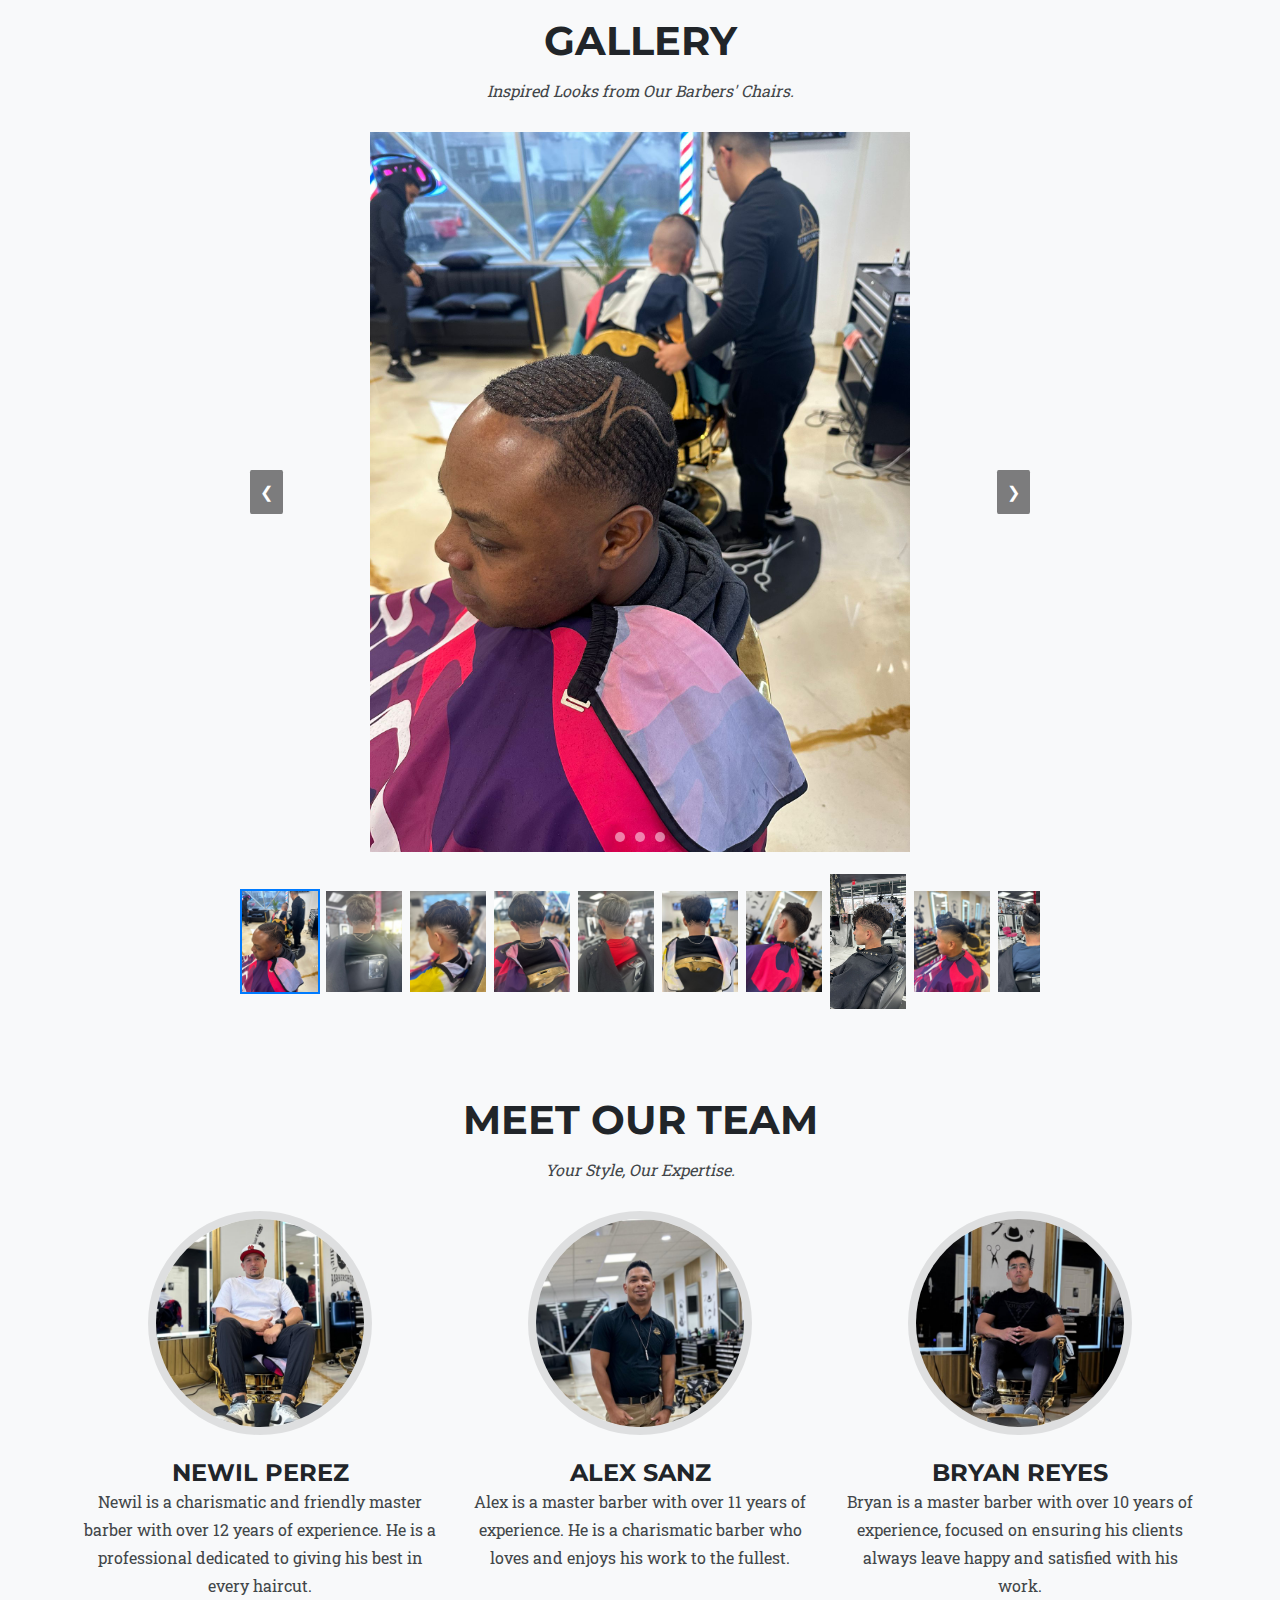
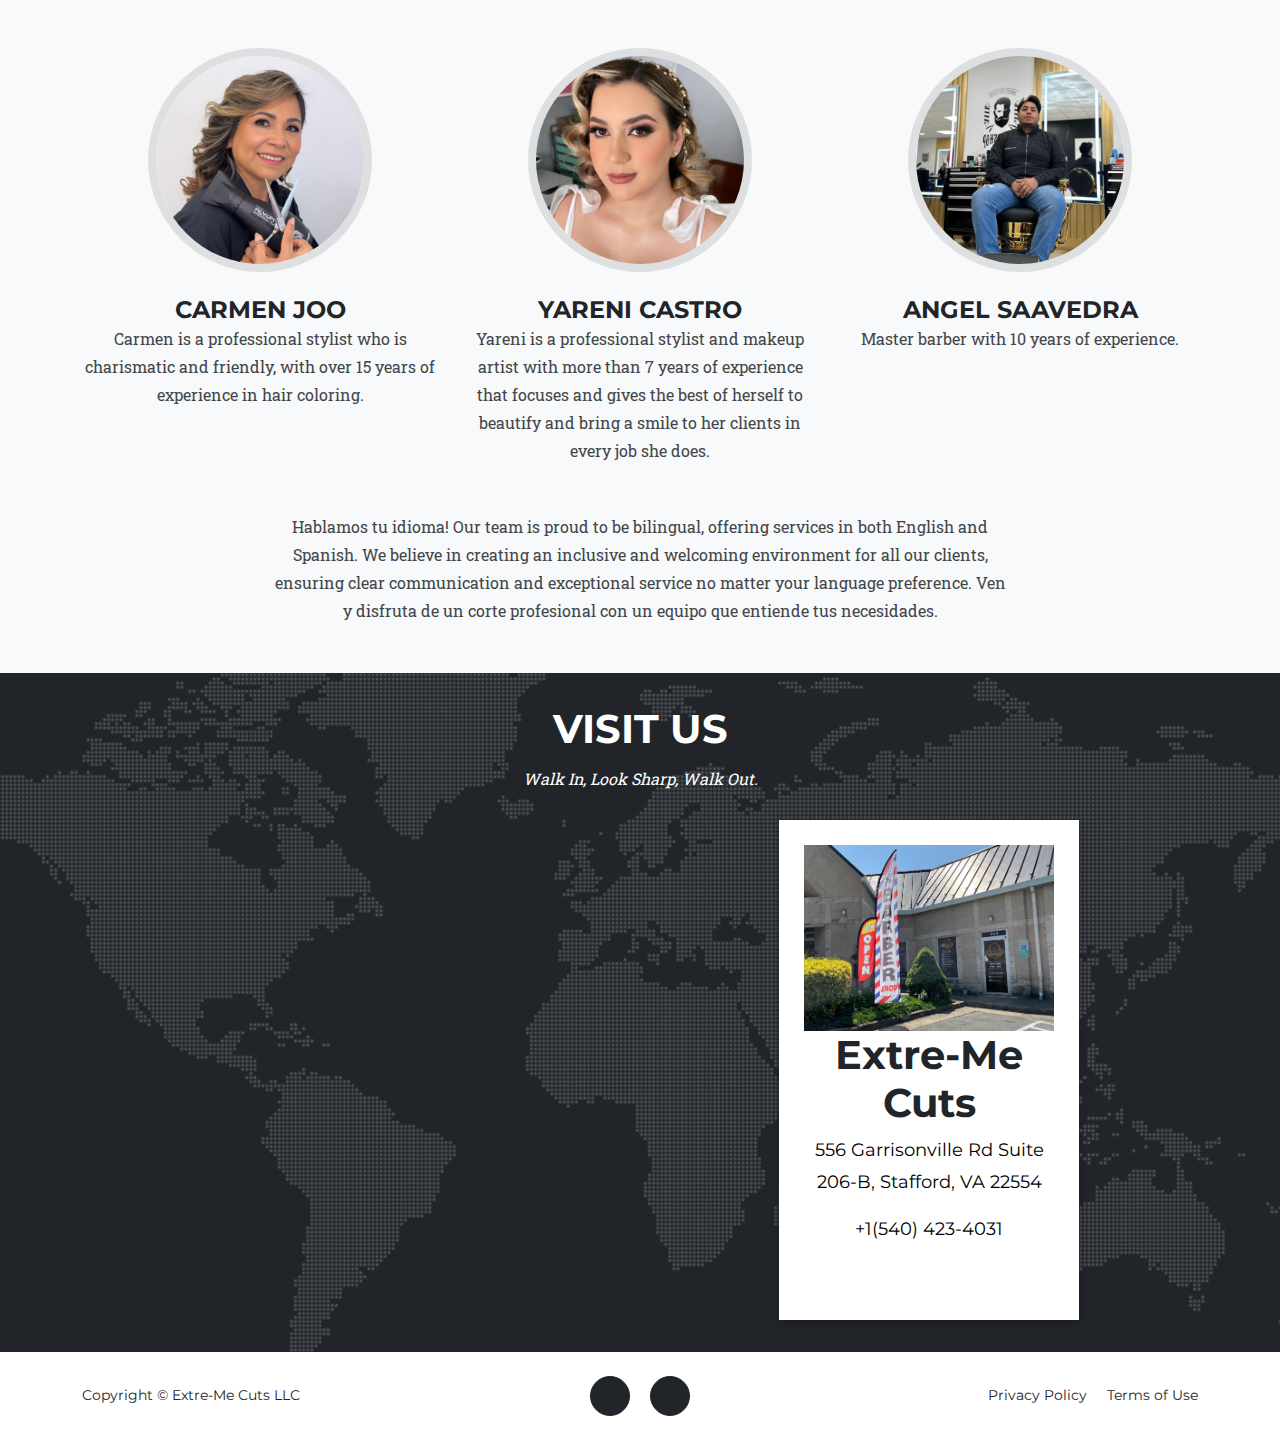
==== commit 4b4bfba7: "Update index.html" ====
--- a/index.html
+++ b/index.html
@@ -307,7 +307,7 @@
                     <div class="col-lg-4">
                         <div class="team-member">
                             <img class="mx-auto rounded-circle" src="assets/img/team/T1.png" alt="..." />
-                            <h4>ANGEL Saavedra</h4>
+                            <h4>ANGEL SAAVEDRA</h4>
                             <p class="text-muted">Master barber with 10 years of experience.</p>
                             
                         </div>
